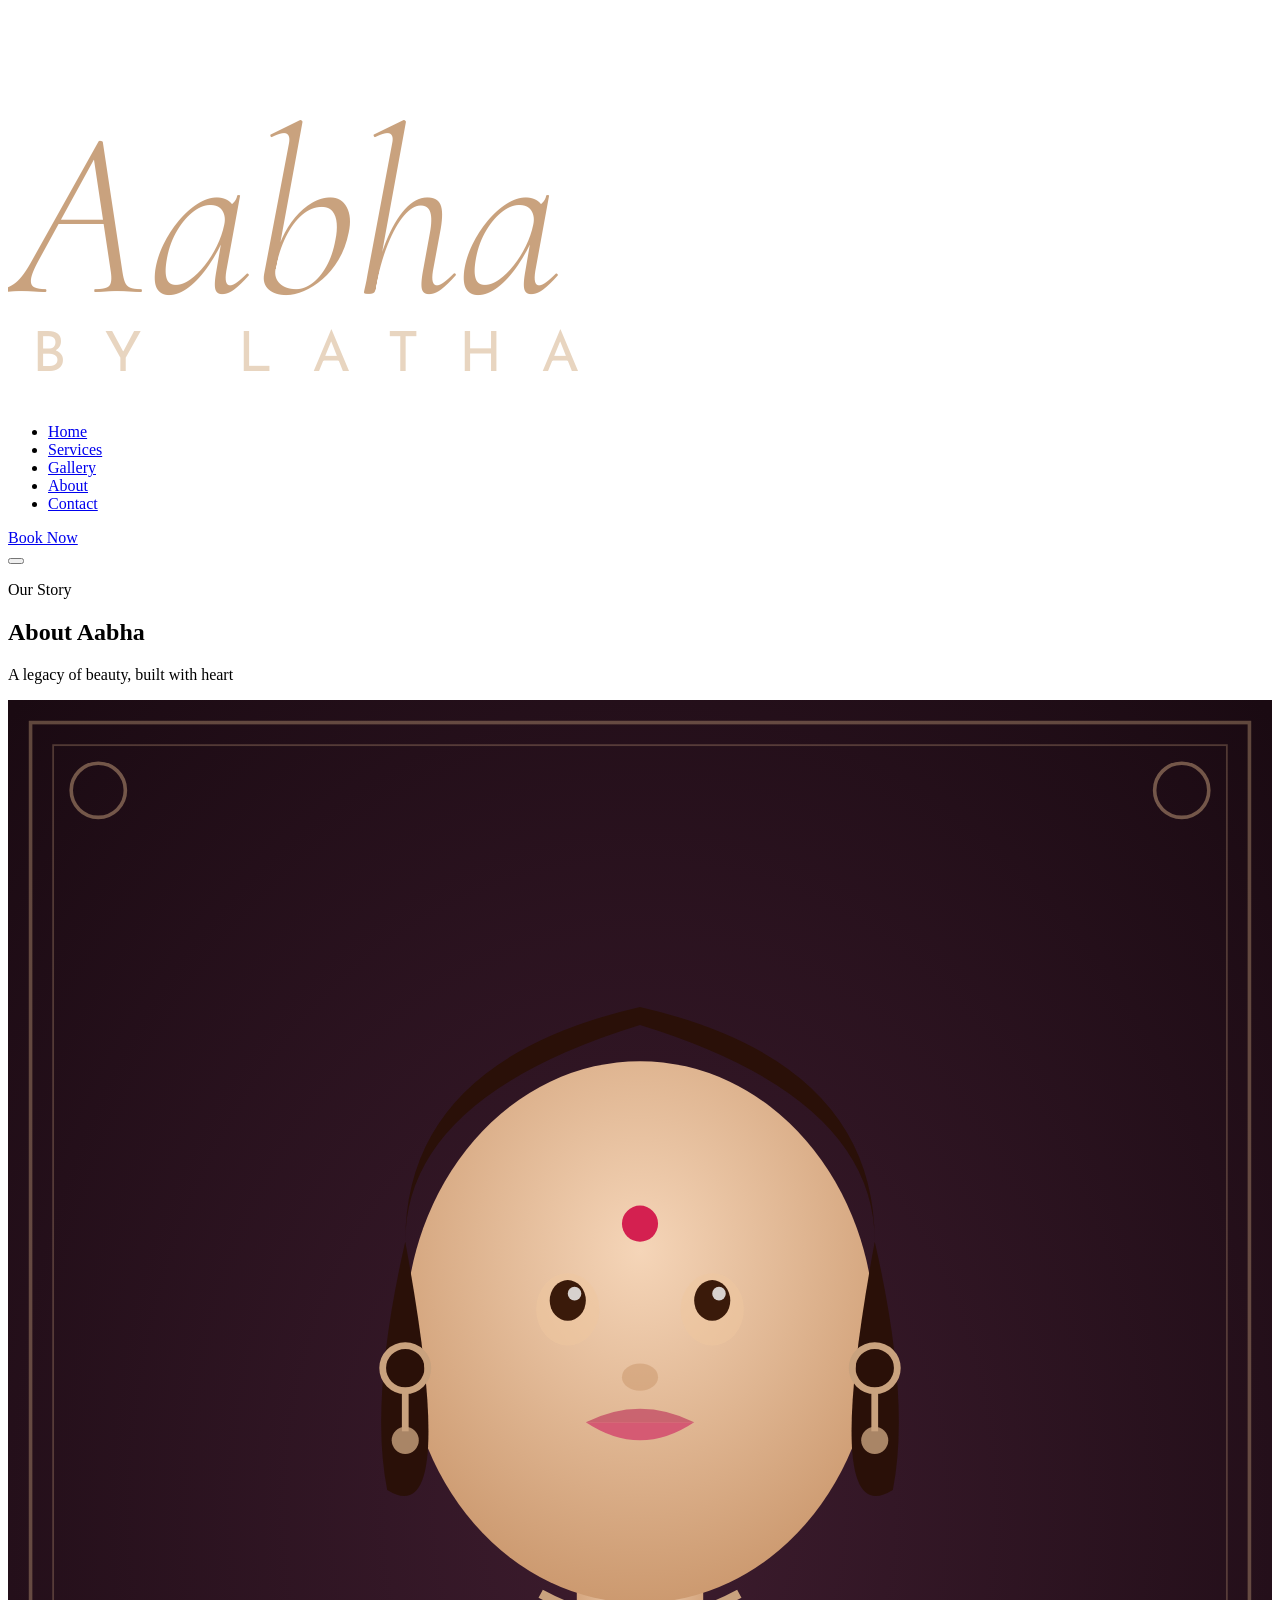
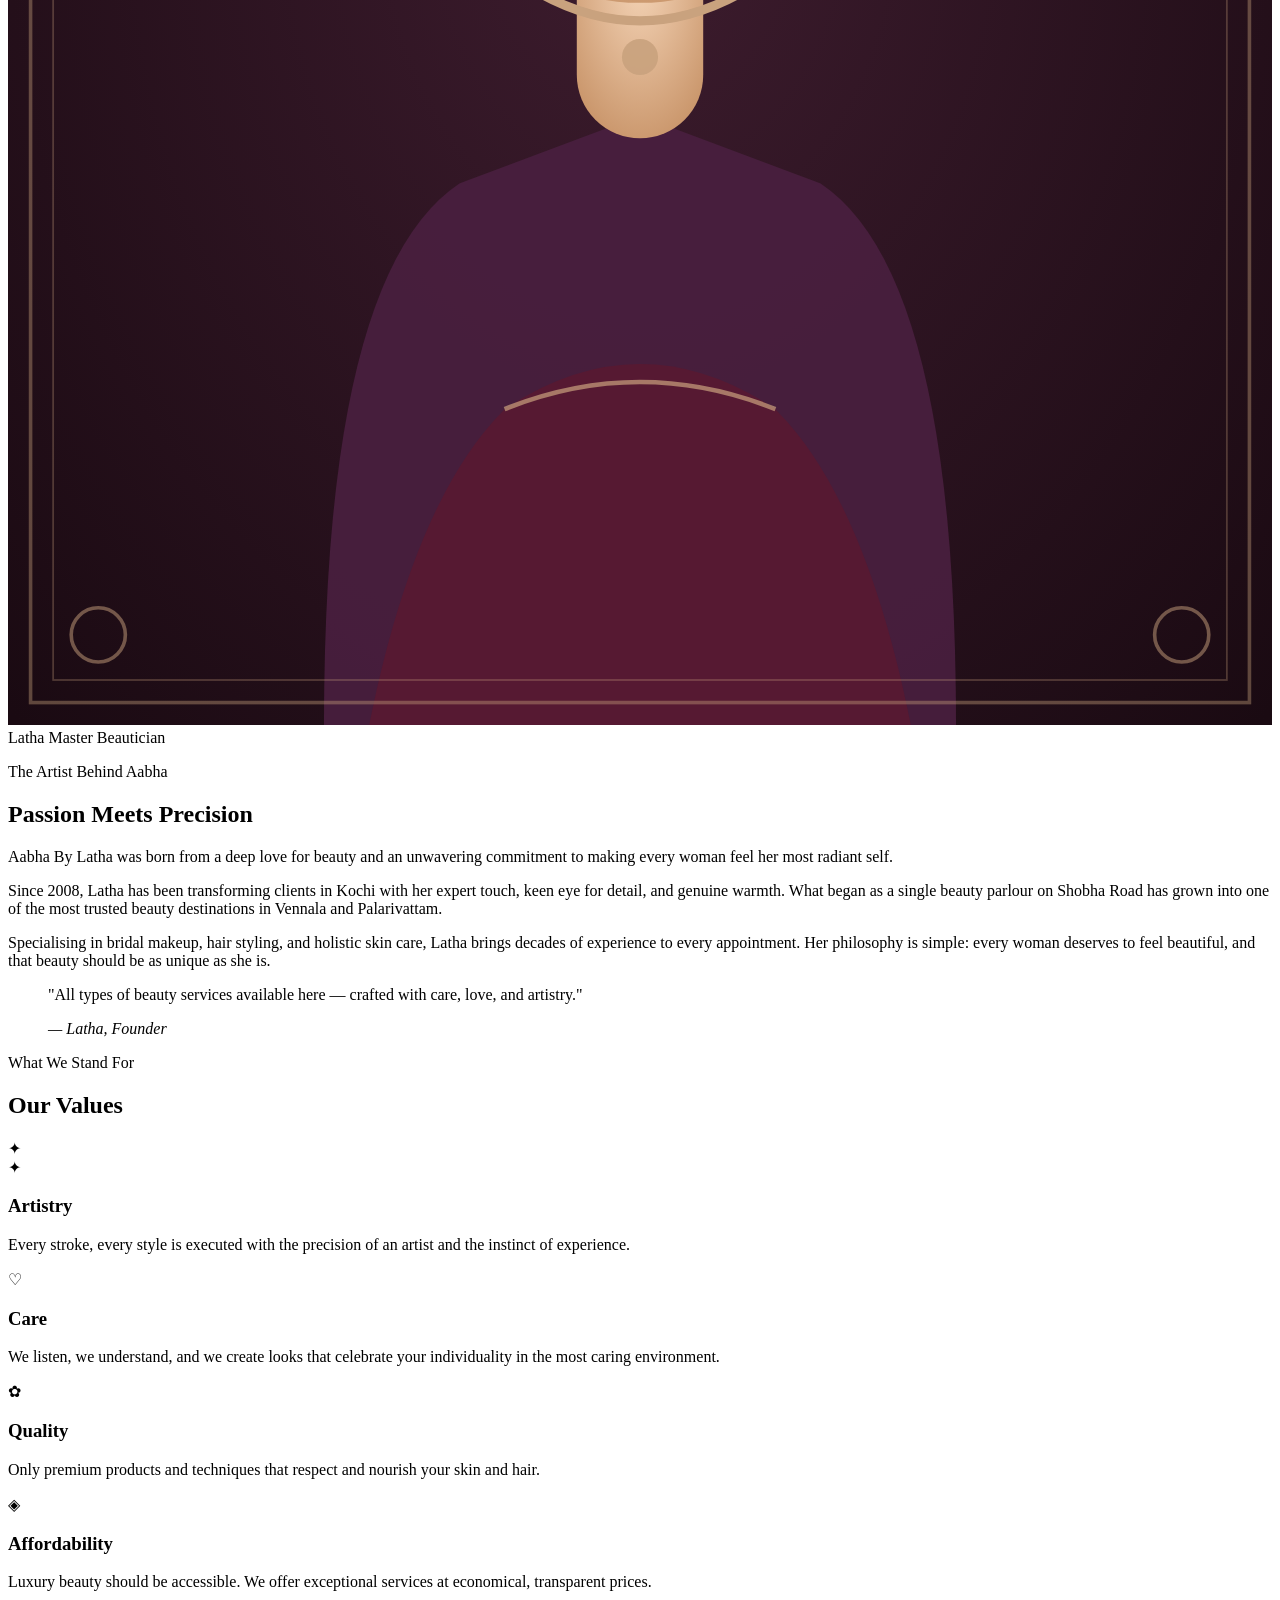
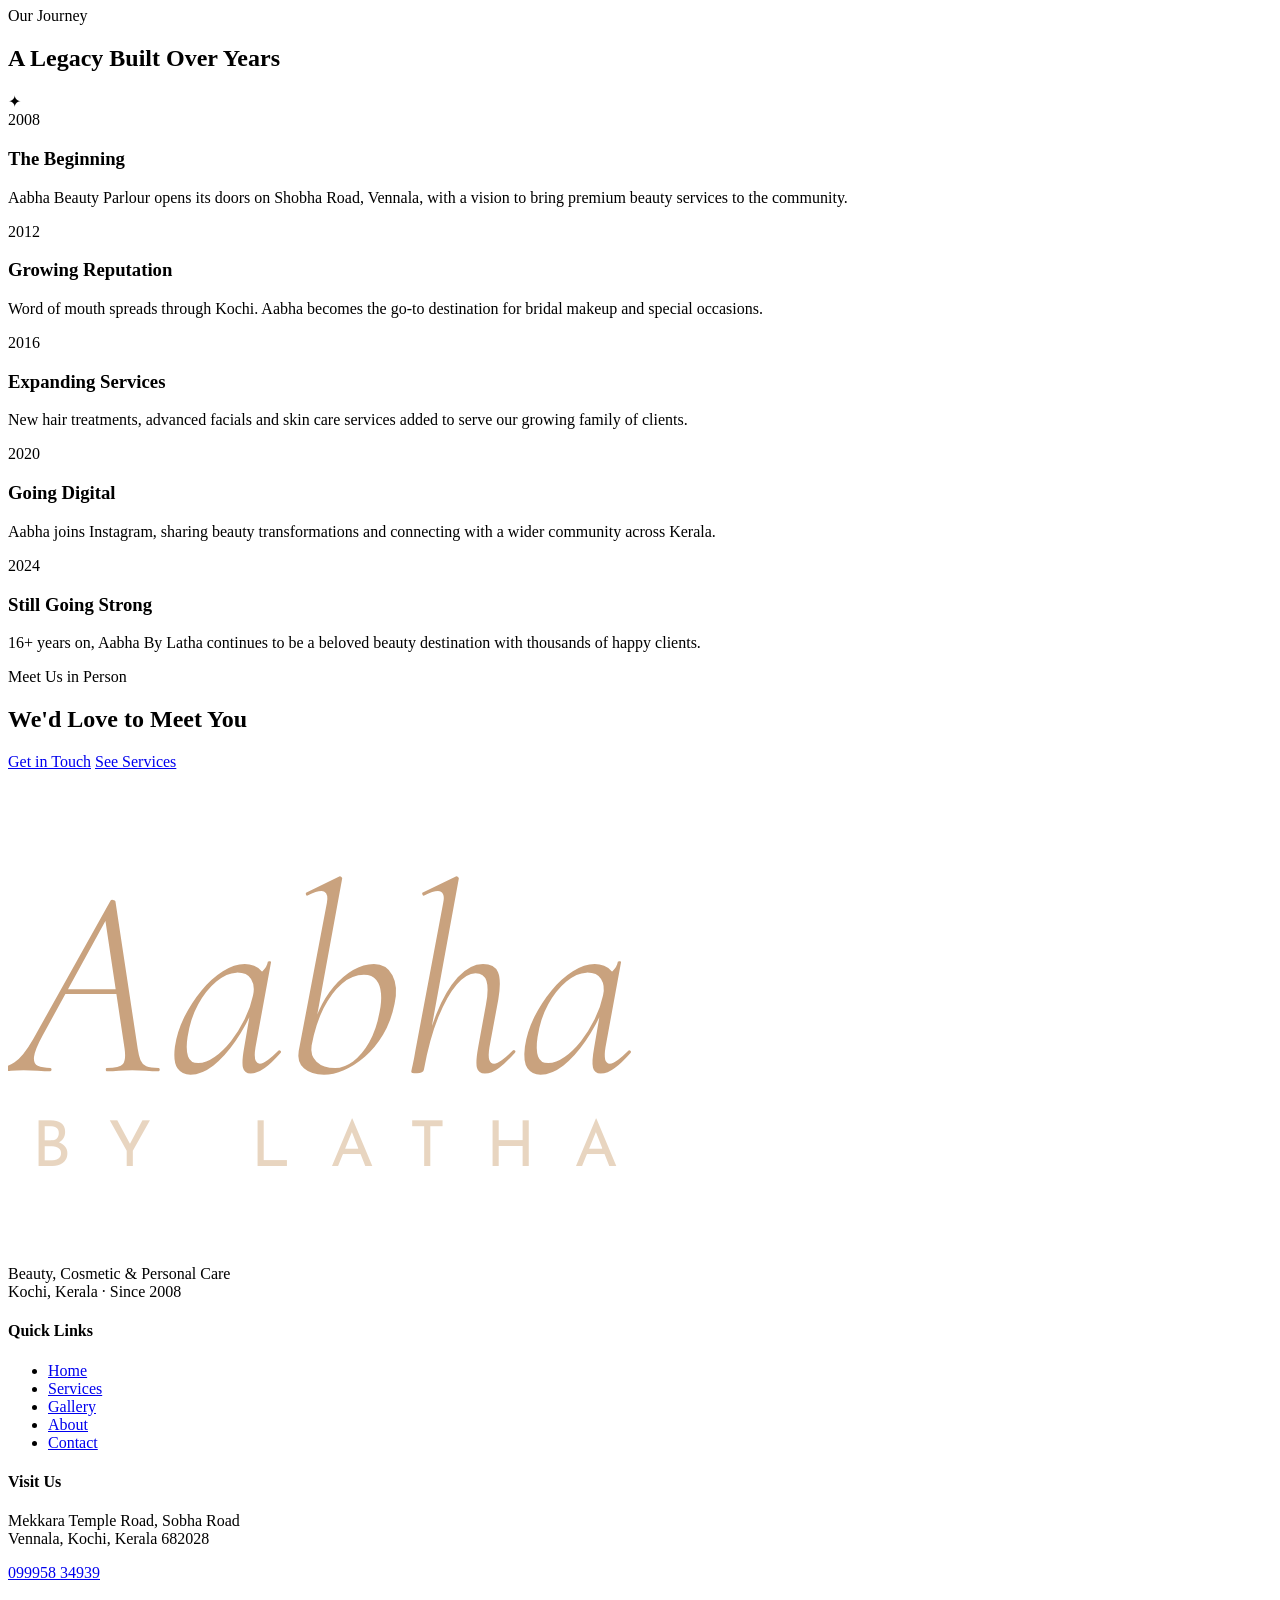
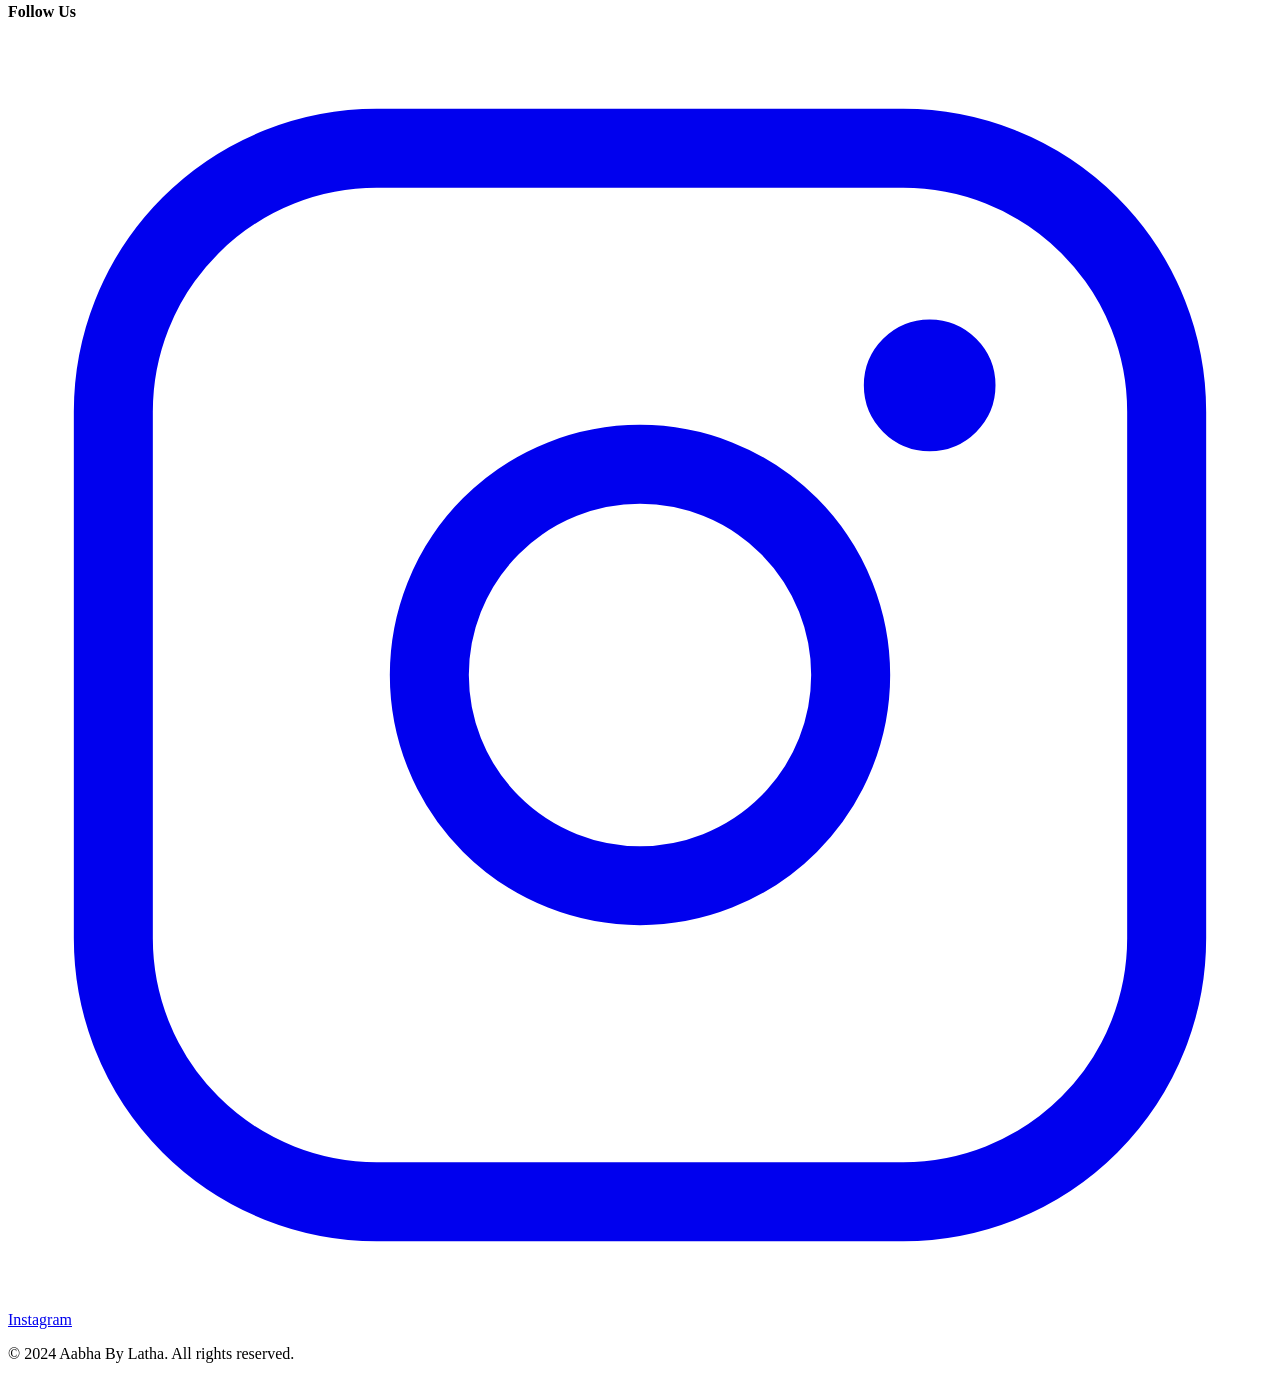
==== about.html @ acd960f9 "first commit" ====
<!DOCTYPE html>
<html lang="en">
<head>
  <meta charset="UTF-8" />
  <meta name="viewport" content="width=device-width, initial-scale=1.0"/>
  <title>About – Aabha By Latha</title>
  <link rel="stylesheet" href="css/style.css" />
  <link rel="preconnect" href="https://fonts.googleapis.com">
  <link href="https://fonts.googleapis.com/css2?family=Cormorant+Garamond:ital,wght@0,300;0,400;0,600;1,300;1,400&family=Josefin+Sans:wght@300;400;600&display=swap" rel="stylesheet">
</head>
<body>

  <div class="custom-cursor" id="cursor"></div>
  <div class="cursor-follower" id="cursor-follower"></div>

  <nav class="nav" id="nav">
    <div class="nav-logo">
      <a href="index.html">
        <svg viewBox="0 0 160 50" xmlns="http://www.w3.org/2000/svg" class="nav-logo-svg">
          <text x="0" y="36" font-family="Cormorant Garamond" font-size="30" fill="#c9a27e" font-style="italic" font-weight="300">Aabha</text>
          <text x="3" y="46" font-family="Josefin Sans" font-size="7" fill="#e8d5c0" letter-spacing="5">BY LATHA</text>
        </svg>
      </a>
    </div>
    <ul class="nav-links" id="nav-links">
      <li><a href="index.html">Home</a></li>
      <li><a href="services.html">Services</a></li>
      <li><a href="gallery.html">Gallery</a></li>
      <li><a href="about.html" class="active">About</a></li>
      <li><a href="contact.html">Contact</a></li>
    </ul>
    <div class="nav-cta"><a href="contact.html" class="btn-book">Book Now</a></div>
    <button class="hamburger" id="hamburger"><span></span><span></span><span></span></button>
  </nav>

  <section class="page-hero">
    <div class="page-hero-bg"></div>
    <div class="page-hero-content">
      <p class="section-label">Our Story</p>
      <h1>About <span class="serif-italic gold">Aabha</span></h1>
      <p>A legacy of beauty, built with heart</p>
    </div>
  </section>

  <!-- Story Section -->
  <section class="about-story section-pad">
    <div class="container">
      <div class="about-grid">
        <div class="about-visual">
          <div class="about-frame">
            <svg viewBox="0 0 280 360" xmlns="http://www.w3.org/2000/svg" class="about-portrait">
              <defs>
                <radialGradient id="bg1" cx="50%" cy="50%" r="70%">
                  <stop offset="0%" stop-color="#3d1c2e"/>
                  <stop offset="100%" stop-color="#1a0a12"/>
                </radialGradient>
                <radialGradient id="skin1" cx="50%" cy="35%" r="70%">
                  <stop offset="0%" stop-color="#f5d5b8"/>
                  <stop offset="100%" stop-color="#c9956a"/>
                </radialGradient>
              </defs>
              <rect width="280" height="360" fill="url(#bg1)"/>
              <!-- Body -->
              <path d="M70 360 Q70 260 100 240 Q140 225 140 225 Q140 225 180 240 Q210 260 210 360" fill="#4a2040" opacity="0.9"/>
              <!-- Saree drape hint -->
              <path d="M80 360 Q90 310 110 290 Q140 270 170 290 Q190 310 200 360" fill="#5a1830" opacity="0.8"/>
              <path d="M110 290 Q140 278 170 290" fill="none" stroke="#c9a27e" stroke-width="1" opacity="0.7"/>
              <!-- Neck -->
              <rect x="126" y="175" width="28" height="55" rx="14" fill="url(#skin1)"/>
              <!-- Head -->
              <ellipse cx="140" cy="140" rx="52" ry="60" fill="url(#skin1)"/>
              <!-- Hair -->
              <path d="M88 120 Q88 80 140 68 Q192 80 192 120 Q192 88 140 72 Q88 88 88 120" fill="#2a1008"/>
              <path d="M88 120 Q80 155 84 175 Q100 185 88 120" fill="#2a1008"/>
              <path d="M192 120 Q200 155 196 175 Q180 185 192 120" fill="#2a1008"/>
              <!-- Face features -->
              <ellipse cx="124" cy="135" rx="7" ry="8" fill="#f0c8a0" opacity="0.5"/>
              <ellipse cx="156" cy="135" rx="7" ry="8" fill="#f0c8a0" opacity="0.5"/>
              <ellipse cx="124" cy="133" rx="4" ry="4.5" fill="#3a1a0a"/>
              <ellipse cx="156" cy="133" rx="4" ry="4.5" fill="#3a1a0a"/>
              <circle cx="125.5" cy="131.5" r="1.5" fill="white" opacity="0.8"/>
              <circle cx="157.5" cy="131.5" r="1.5" fill="white" opacity="0.8"/>
              <!-- Nose -->
              <ellipse cx="140" cy="150" rx="4" ry="3" fill="#c9956a" opacity="0.5"/>
              <!-- Lips -->
              <path d="M128 160 Q140 168 152 160" fill="#d45070" opacity="0.9"/>
              <path d="M128 160 Q140 154 152 160" fill="#c04060" opacity="0.7"/>
              <!-- Bindi -->
              <circle cx="140" cy="116" r="4" fill="#d42050"/>
              <!-- Earrings -->
              <circle cx="88" cy="148" r="5" fill="none" stroke="#c9a27e" stroke-width="1.5"/>
              <path d="M88 153 L88 162" stroke="#c9a27e" stroke-width="1.5"/>
              <circle cx="88" cy="164" r="3" fill="#c9a27e" opacity="0.8"/>
              <circle cx="192" cy="148" r="5" fill="none" stroke="#c9a27e" stroke-width="1.5"/>
              <path d="M192 153 L192 162" stroke="#c9a27e" stroke-width="1.5"/>
              <circle cx="192" cy="164" r="3" fill="#c9a27e" opacity="0.8"/>
              <!-- Necklace -->
              <path d="M118 198 Q140 210 162 198" fill="none" stroke="#c9a27e" stroke-width="2"/>
              <circle cx="140" cy="212" r="4" fill="#c9a27e" opacity="0.9"/>
              <!-- Decorative border -->
              <rect x="5" y="5" width="270" height="350" fill="none" stroke="#c9a27e" stroke-width="0.8" opacity="0.4"/>
              <rect x="10" y="10" width="260" height="340" fill="none" stroke="#c9a27e" stroke-width="0.4" opacity="0.3"/>
              <!-- Corner florals -->
              <circle cx="20" cy="20" r="6" fill="none" stroke="#c9a27e" stroke-width="0.8" opacity="0.5"/>
              <circle cx="260" cy="20" r="6" fill="none" stroke="#c9a27e" stroke-width="0.8" opacity="0.5"/>
              <circle cx="20" cy="340" r="6" fill="none" stroke="#c9a27e" stroke-width="0.8" opacity="0.5"/>
              <circle cx="260" cy="340" r="6" fill="none" stroke="#c9a27e" stroke-width="0.8" opacity="0.5"/>
            </svg>
            <div class="about-frame-tag">
              <span class="serif-italic">Latha</span>
              <span>Master Beautician</span>
            </div>
          </div>
        </div>
        <div class="about-text">
          <p class="section-label">The Artist Behind Aabha</p>
          <h2 class="section-title">Passion Meets <span class="serif-italic gold">Precision</span></h2>
          <p class="about-lead">Aabha By Latha was born from a deep love for beauty and an unwavering commitment to making every woman feel her most radiant self.</p>
          <p>Since 2008, Latha has been transforming clients in Kochi with her expert touch, keen eye for detail, and genuine warmth. What began as a single beauty parlour on Shobha Road has grown into one of the most trusted beauty destinations in Vennala and Palarivattam.</p>
          <p>Specialising in bridal makeup, hair styling, and holistic skin care, Latha brings decades of experience to every appointment. Her philosophy is simple: every woman deserves to feel beautiful, and that beauty should be as unique as she is.</p>
          <blockquote class="about-quote">
            <p>"All types of beauty services available here — crafted with care, love, and artistry."</p>
            <cite>— Latha, Founder</cite>
          </blockquote>
        </div>
      </div>
    </div>
  </section>

  <!-- Values -->
  <section class="values section-pad">
    <div class="container">
      <div class="section-header">
        <p class="section-label">What We Stand For</p>
        <h2 class="section-title">Our <span class="serif-italic gold">Values</span></h2>
        <div class="title-ornament">✦</div>
      </div>
      <div class="values-grid">
        <div class="value-card reveal-card" data-delay="0">
          <div class="value-icon">✦</div>
          <h3>Artistry</h3>
          <p>Every stroke, every style is executed with the precision of an artist and the instinct of experience.</p>
        </div>
        <div class="value-card reveal-card" data-delay="150">
          <div class="value-icon">♡</div>
          <h3>Care</h3>
          <p>We listen, we understand, and we create looks that celebrate your individuality in the most caring environment.</p>
        </div>
        <div class="value-card reveal-card" data-delay="300">
          <div class="value-icon">✿</div>
          <h3>Quality</h3>
          <p>Only premium products and techniques that respect and nourish your skin and hair.</p>
        </div>
        <div class="value-card reveal-card" data-delay="450">
          <div class="value-icon">◈</div>
          <h3>Affordability</h3>
          <p>Luxury beauty should be accessible. We offer exceptional services at economical, transparent prices.</p>
        </div>
      </div>
    </div>
  </section>

  <!-- Timeline -->
  <section class="timeline-section section-pad">
    <div class="container">
      <div class="section-header">
        <p class="section-label">Our Journey</p>
        <h2 class="section-title">A <span class="serif-italic gold">Legacy</span> Built Over Years</h2>
        <div class="title-ornament">✦</div>
      </div>
      <div class="timeline">
        <div class="timeline-item left reveal-card">
          <div class="timeline-dot"></div>
          <div class="timeline-content">
            <span class="timeline-year">2008</span>
            <h3>The Beginning</h3>
            <p>Aabha Beauty Parlour opens its doors on Shobha Road, Vennala, with a vision to bring premium beauty services to the community.</p>
          </div>
        </div>
        <div class="timeline-item right reveal-card">
          <div class="timeline-dot"></div>
          <div class="timeline-content">
            <span class="timeline-year">2012</span>
            <h3>Growing Reputation</h3>
            <p>Word of mouth spreads through Kochi. Aabha becomes the go-to destination for bridal makeup and special occasions.</p>
          </div>
        </div>
        <div class="timeline-item left reveal-card">
          <div class="timeline-dot"></div>
          <div class="timeline-content">
            <span class="timeline-year">2016</span>
            <h3>Expanding Services</h3>
            <p>New hair treatments, advanced facials and skin care services added to serve our growing family of clients.</p>
          </div>
        </div>
        <div class="timeline-item right reveal-card">
          <div class="timeline-dot"></div>
          <div class="timeline-content">
            <span class="timeline-year">2020</span>
            <h3>Going Digital</h3>
            <p>Aabha joins Instagram, sharing beauty transformations and connecting with a wider community across Kerala.</p>
          </div>
        </div>
        <div class="timeline-item left reveal-card">
          <div class="timeline-dot"></div>
          <div class="timeline-content">
            <span class="timeline-year">2024</span>
            <h3>Still Going Strong</h3>
            <p>16+ years on, Aabha By Latha continues to be a beloved beauty destination with thousands of happy clients.</p>
          </div>
        </div>
      </div>
    </div>
  </section>

  <section class="cta-banner">
    <div class="cta-inner">
      <div class="cta-decor left"></div>
      <div class="cta-content">
        <p class="section-label">Meet Us in Person</p>
        <h2>We'd Love to <span class="serif-italic gold">Meet You</span></h2>
        <div class="cta-actions">
          <a href="contact.html" class="btn-primary">Get in Touch</a>
          <a href="services.html" class="btn-outline">See Services</a>
        </div>
      </div>
      <div class="cta-decor right"></div>
    </div>
  </section>

  <footer class="footer">
    <div class="footer-inner">
      <div class="footer-brand">
        <svg viewBox="0 0 160 60" xmlns="http://www.w3.org/2000/svg" class="footer-logo">
          <text x="0" y="38" font-family="Cormorant Garamond" font-size="34" fill="#c9a27e" font-style="italic" font-weight="300">Aabha</text>
          <text x="3" y="50" font-family="Josefin Sans" font-size="8" fill="#e8d5c0" letter-spacing="5">BY LATHA</text>
        </svg>
        <p>Beauty, Cosmetic & Personal Care<br>Kochi, Kerala · Since 2008</p>
      </div>
      <div class="footer-links">
        <h4>Quick Links</h4>
        <ul>
          <li><a href="index.html">Home</a></li>
          <li><a href="services.html">Services</a></li>
          <li><a href="gallery.html">Gallery</a></li>
          <li><a href="about.html">About</a></li>
          <li><a href="contact.html">Contact</a></li>
        </ul>
      </div>
      <div class="footer-contact">
        <h4>Visit Us</h4>
        <p>Mekkara Temple Road, Sobha Road<br>Vennala, Kochi, Kerala 682028</p>
        <p><a href="tel:+919995834939">099958 34939</a></p>
      </div>
      <div class="footer-social">
        <h4>Follow Us</h4>
        <a href="https://www.instagram.com/aabha_latha_hairandmakeup" target="_blank" class="social-btn instagram">
          <svg viewBox="0 0 24 24" fill="none" stroke="currentColor" stroke-width="1.5"><rect x="2" y="2" width="20" height="20" rx="5"/><circle cx="12" cy="12" r="4"/><circle cx="17.5" cy="6.5" r="0.5" fill="currentColor"/></svg>
          Instagram
        </a>
      </div>
    </div>
    <div class="footer-bottom">
      <p>© 2024 Aabha By Latha. All rights reserved.</p>
    </div>
  </footer>

  <script src="js/main.js"></script>
</body>
</html>
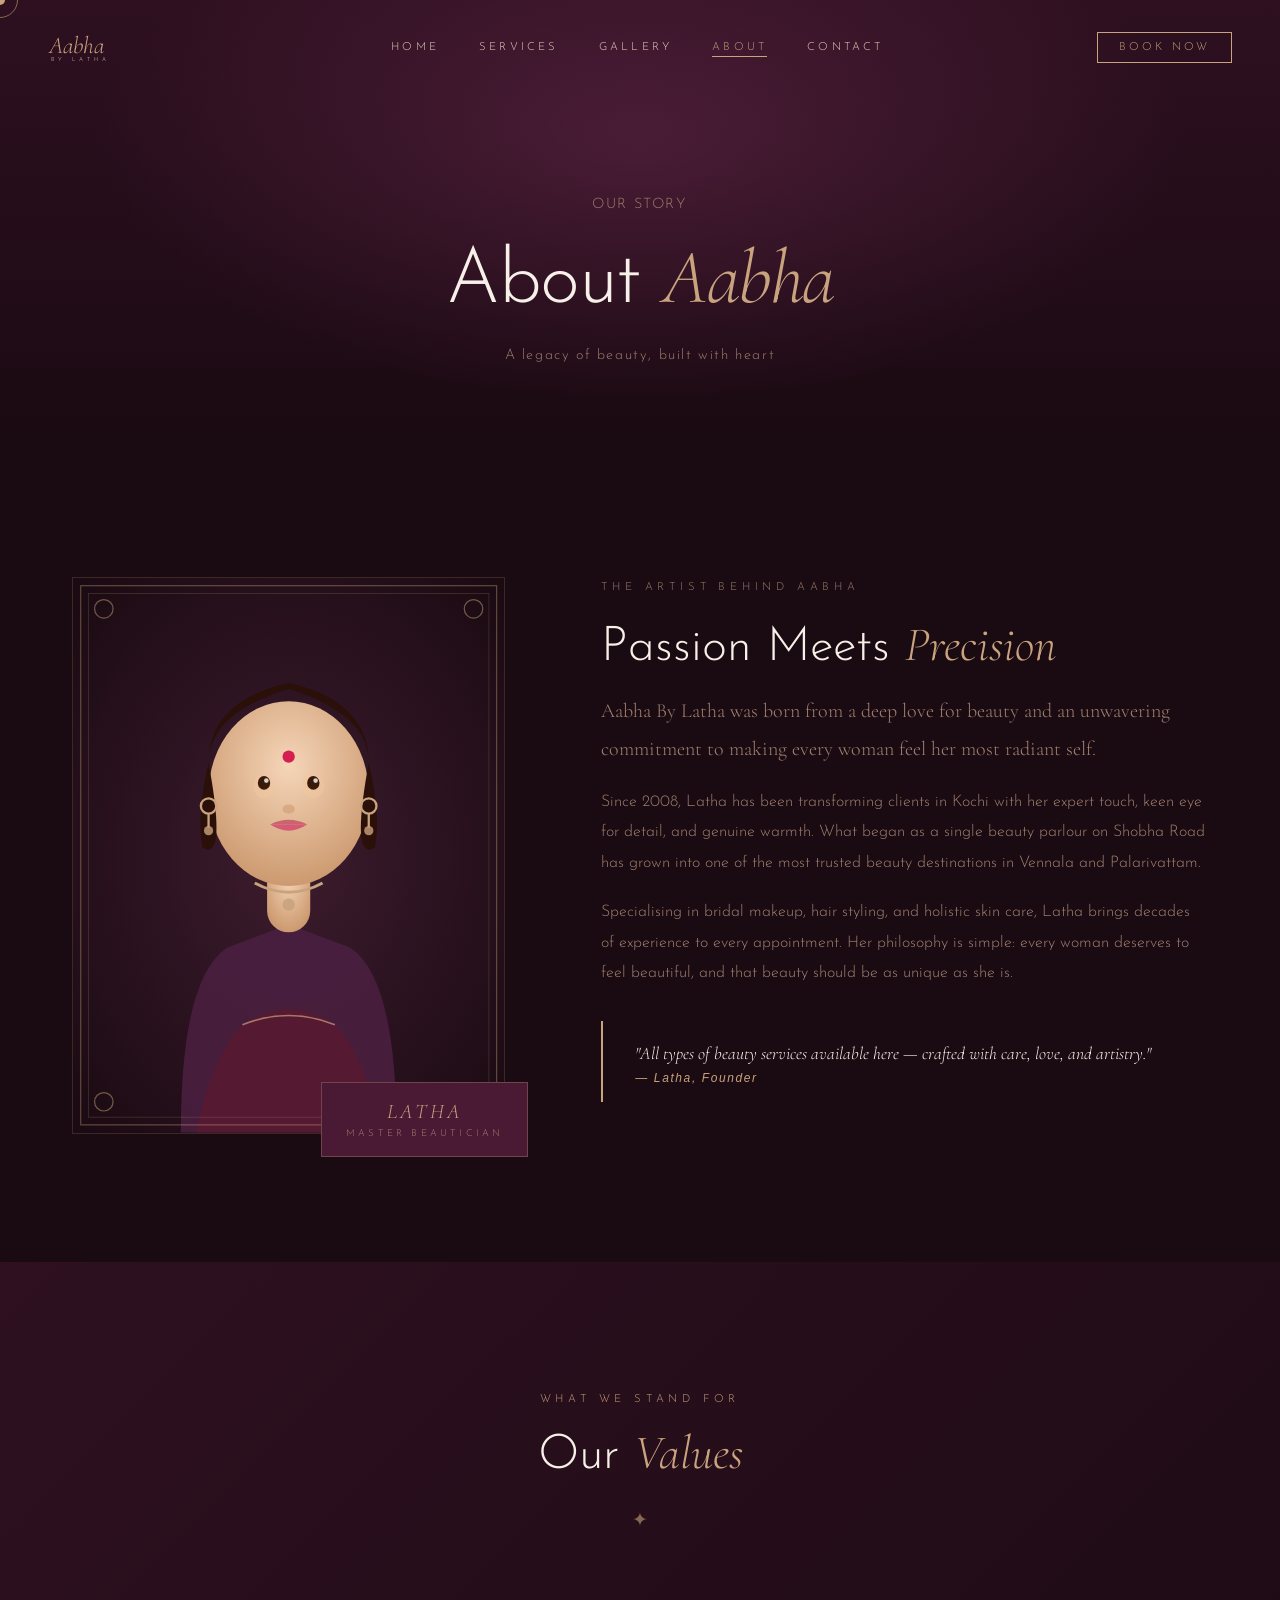
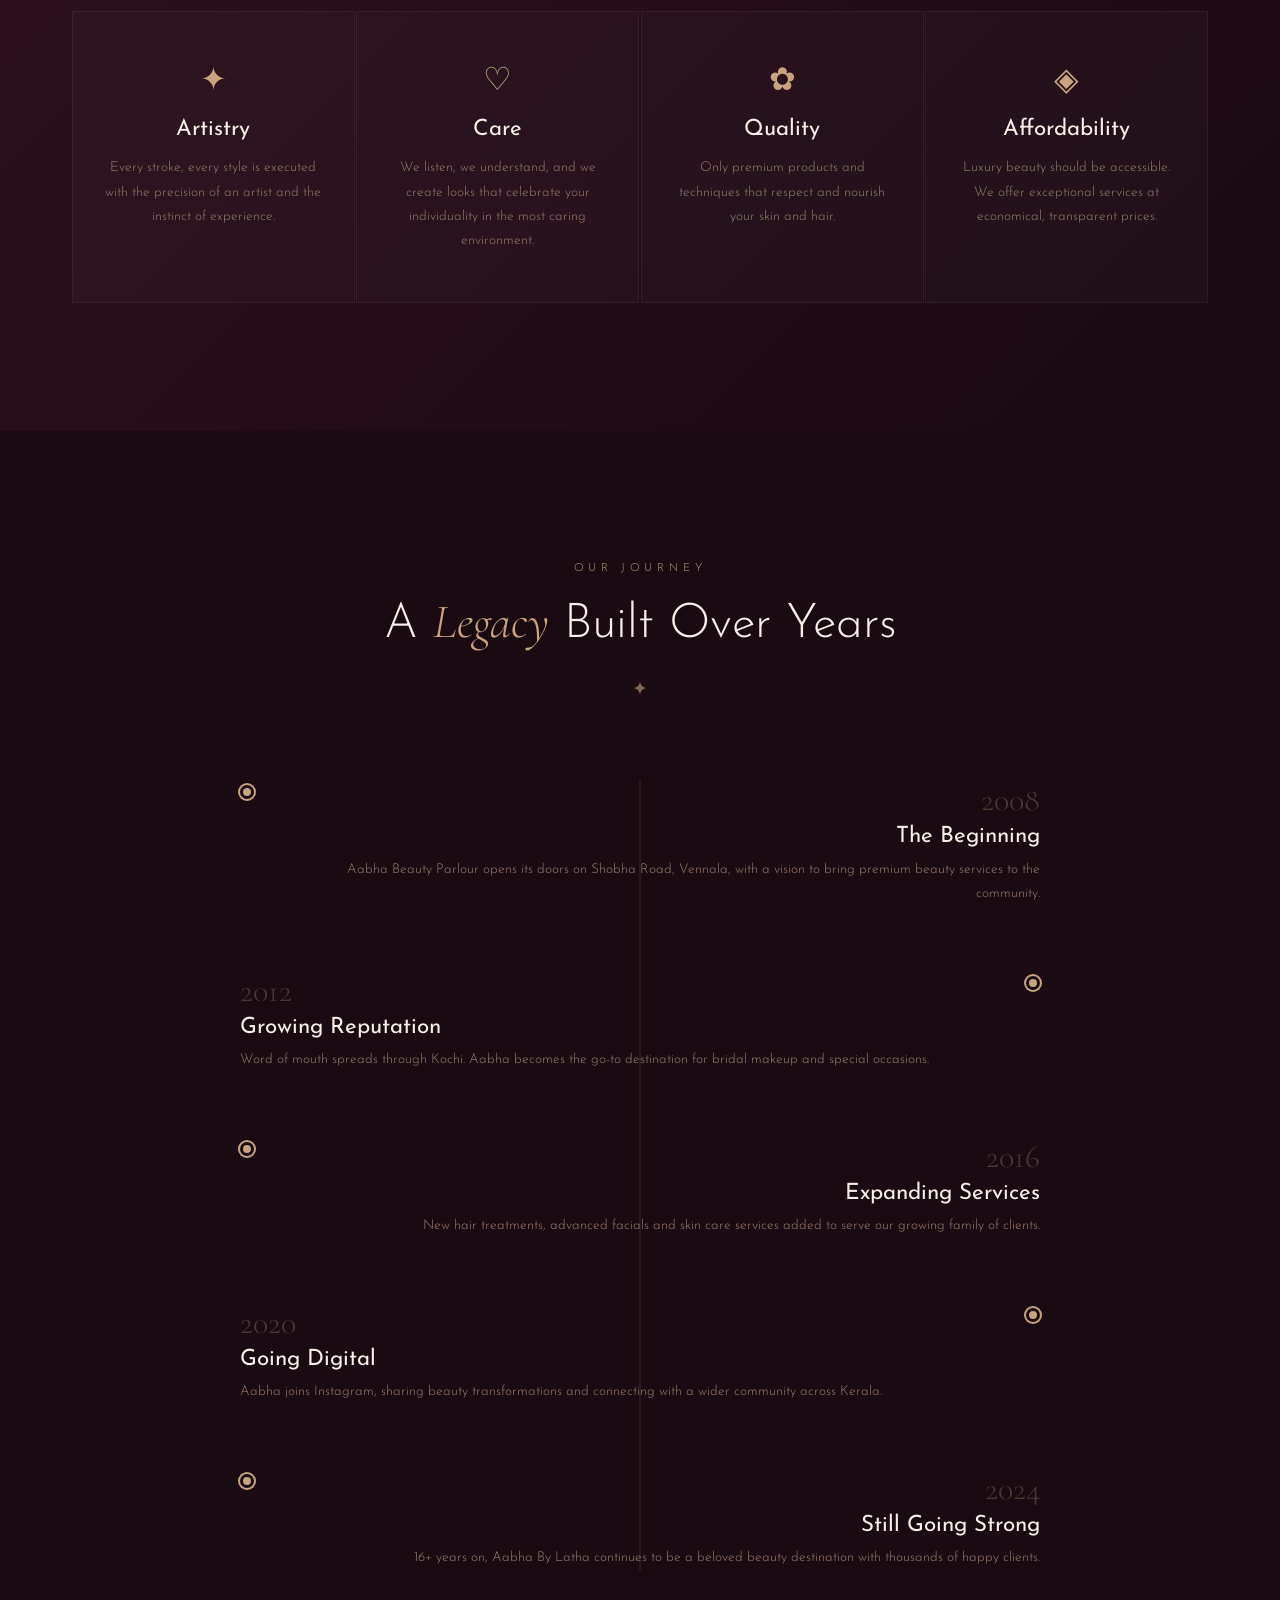
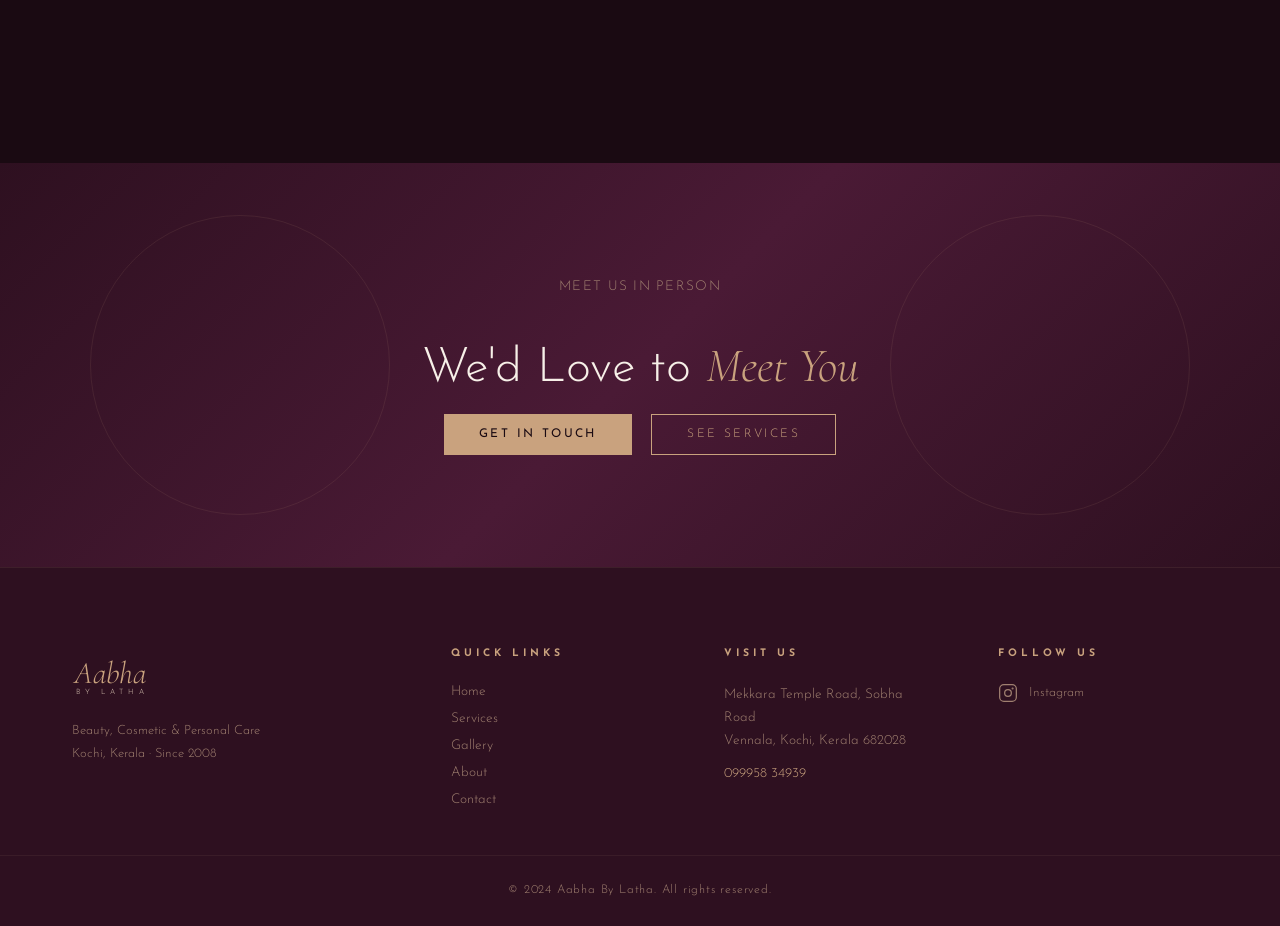
==== commit c68912af: "first commit" ====
--- a/about.html
+++ b/about.html
@@ -4,7 +4,8 @@
   <meta charset="UTF-8" />
   <meta name="viewport" content="width=device-width, initial-scale=1.0"/>
   <title>About – Aabha By Latha</title>
-  <link rel="stylesheet" href="css/style.css" />
+  <link rel="stylesheet" href="style.css" />
+  <script src="main.js"></script>
   <link rel="preconnect" href="https://fonts.googleapis.com">
   <link href="https://fonts.googleapis.com/css2?family=Cormorant+Garamond:ital,wght@0,300;0,400;0,600;1,300;1,400&family=Josefin+Sans:wght@300;400;600&display=swap" rel="stylesheet">
 </head>
--- a/style.css
+++ b/style.css
@@ -0,0 +1,1018 @@
+/* ===========================
+   AABHA BY LATHA — MAIN CSS
+   Rose Gold · Deep Plum · Luxury
+   =========================== */
+
+:root {
+  --gold: #c9a27e;
+  --gold-light: #e8d5c0;
+  --gold-bright: #e8b87a;
+  --plum-deep: #1a0a12;
+  --plum: #2e1020;
+  --plum-mid: #4a1a35;
+  --plum-light: #6b2a50;
+  --cream: #f7f0e8;
+  --cream-dark: #ede0d0;
+  --text-light: #e8d5c0;
+  --text-muted: #a08070;
+  --transition: 0.4s cubic-bezier(0.16, 1, 0.3, 1);
+  --transition-fast: 0.2s ease;
+}
+
+*, *::before, *::after { box-sizing: border-box; margin: 0; padding: 0; }
+
+html { scroll-behavior: smooth; }
+
+body {
+  background-color: var(--plum-deep);
+  color: var(--text-light);
+  font-family: 'Josefin Sans', sans-serif;
+  font-weight: 300;
+  overflow-x: hidden;
+  cursor: none;
+}
+
+::selection { background: var(--gold); color: var(--plum-deep); }
+
+/* ---- Scrollbar ---- */
+::-webkit-scrollbar { width: 6px; }
+::-webkit-scrollbar-track { background: var(--plum-deep); }
+::-webkit-scrollbar-thumb { background: var(--gold); border-radius: 3px; }
+
+/* ---- Custom Cursor ---- */
+.custom-cursor {
+  position: fixed; top: 0; left: 0;
+  width: 10px; height: 10px;
+  background: var(--gold);
+  border-radius: 50%;
+  pointer-events: none;
+  z-index: 9999;
+  transform: translate(-50%, -50%);
+  transition: transform 0.1s, width 0.3s, height 0.3s, opacity 0.3s;
+}
+.cursor-follower {
+  position: fixed; top: 0; left: 0;
+  width: 36px; height: 36px;
+  border: 1px solid var(--gold);
+  border-radius: 50%;
+  pointer-events: none;
+  z-index: 9998;
+  transform: translate(-50%, -50%);
+  transition: transform 0.15s ease, width 0.3s, height 0.3s, opacity 0.3s;
+  opacity: 0.6;
+}
+.cursor-follower.hover { width: 56px; height: 56px; opacity: 0.3; }
+@media (max-width: 768px) {
+  .custom-cursor, .cursor-follower { display: none; }
+  body { cursor: auto; }
+}
+
+/* ---- Loader ---- */
+.loader {
+  position: fixed; inset: 0;
+  background: var(--plum-deep);
+  display: flex; align-items: center; justify-content: center;
+  z-index: 10000;
+  transition: opacity 0.8s ease, visibility 0.8s ease;
+}
+.loader.hidden { opacity: 0; visibility: hidden; }
+.loader-svg { width: 140px; height: 140px; }
+.loader-circle {
+  animation: loaderDraw 1.5s ease forwards, loaderSpin 3s linear 1.5s infinite;
+  transform-origin: center;
+}
+@keyframes loaderDraw {
+  to { stroke-dashoffset: 0; }
+}
+@keyframes loaderSpin {
+  to { transform: rotate(360deg); }
+}
+
+/* ---- Typography ---- */
+.serif-italic { font-family: 'Cormorant Garamond', serif; font-style: italic; font-weight: 300; }
+.gold { color: var(--gold); }
+
+h1, h2, h3 { line-height: 1.15; }
+h1 { font-size: clamp(2.4rem, 6vw, 5rem); font-weight: 300; letter-spacing: -0.02em; }
+h2 { font-size: clamp(1.8rem, 4vw, 3rem); font-weight: 300; }
+h3 { font-size: clamp(1.1rem, 2vw, 1.4rem); font-weight: 400; }
+p { line-height: 1.8; }
+a { color: inherit; text-decoration: none; }
+
+/* ---- Layout ---- */
+.container { max-width: 1200px; margin: 0 auto; padding: 0 2rem; }
+.section-pad { padding: 8rem 0; }
+
+/* ---- Section Header ---- */
+.section-header { text-align: center; margin-bottom: 5rem; }
+.section-label {
+  font-family: 'Josefin Sans', sans-serif;
+  font-size: 0.7rem;
+  letter-spacing: 0.3rem;
+  color: var(--gold);
+  text-transform: uppercase;
+  margin-bottom: 1rem;
+  display: block;
+}
+.section-title { color: var(--cream); margin-bottom: 1.5rem; }
+.title-ornament { font-size: 1.2rem; color: var(--gold); opacity: 0.6; }
+
+/* ---- Buttons ---- */
+.btn-primary {
+  display: inline-flex; align-items: center; gap: 0.5rem;
+  background: var(--gold);
+  color: var(--plum-deep);
+  padding: 0.85rem 2.2rem;
+  font-family: 'Josefin Sans', sans-serif;
+  font-size: 0.75rem;
+  letter-spacing: 0.15rem;
+  text-transform: uppercase;
+  font-weight: 400;
+  transition: var(--transition);
+  position: relative;
+  overflow: hidden;
+}
+.btn-primary::after {
+  content: '';
+  position: absolute;
+  top: 0; left: -100%;
+  width: 100%; height: 100%;
+  background: rgba(255,255,255,0.15);
+  transition: left 0.4s ease;
+}
+.btn-primary:hover::after { left: 0; }
+.btn-primary:hover { transform: translateY(-2px); box-shadow: 0 10px 30px rgba(201,162,126,0.35); }
+
+.btn-outline {
+  display: inline-flex; align-items: center; gap: 0.5rem;
+  border: 1px solid var(--gold);
+  color: var(--gold);
+  padding: 0.85rem 2.2rem;
+  font-family: 'Josefin Sans', sans-serif;
+  font-size: 0.75rem;
+  letter-spacing: 0.15rem;
+  text-transform: uppercase;
+  transition: var(--transition);
+}
+.btn-outline:hover { background: var(--gold); color: var(--plum-deep); transform: translateY(-2px); }
+
+.btn-book {
+  font-size: 0.7rem;
+  letter-spacing: 0.2rem;
+  text-transform: uppercase;
+  color: var(--gold);
+  border: 1px solid var(--gold);
+  padding: 0.55rem 1.3rem;
+  transition: var(--transition-fast);
+}
+.btn-book:hover { background: var(--gold); color: var(--plum-deep); }
+
+.btn-text-link {
+  font-size: 0.75rem;
+  letter-spacing: 0.2rem;
+  text-transform: uppercase;
+  color: var(--gold);
+  display: inline-flex;
+  align-items: center;
+  gap: 0.6rem;
+  transition: gap 0.3s ease;
+}
+.btn-text-link:hover { gap: 1rem; }
+.btn-text-link .arrow { transition: transform 0.3s ease; }
+.btn-text-link:hover .arrow { transform: translateX(4px); }
+
+.btn-full { width: 100%; justify-content: center; }
+
+.center-link { text-align: center; margin-top: 4rem; }
+
+/* ===========================
+   NAVIGATION
+   =========================== */
+.nav {
+  position: fixed; top: 0; left: 0; right: 0;
+  z-index: 1000;
+  display: flex; align-items: center;
+  padding: 1.5rem 3rem;
+  transition: background 0.4s ease, padding 0.4s ease, backdrop-filter 0.4s;
+}
+.nav.scrolled {
+  background: rgba(26, 10, 18, 0.95);
+  backdrop-filter: blur(20px);
+  padding: 1rem 3rem;
+  border-bottom: 1px solid rgba(201,162,126,0.1);
+}
+.nav-logo { flex: 0 0 auto; }
+.nav-logo-svg { width: 130px; height: 40px; }
+.nav-links {
+  display: flex; align-items: center;
+  list-style: none; gap: 2.5rem;
+  margin: 0 auto;
+}
+.nav-links a {
+  font-size: 0.7rem;
+  letter-spacing: 0.2rem;
+  text-transform: uppercase;
+  color: var(--text-light);
+  transition: color 0.3s;
+  position: relative;
+  padding-bottom: 4px;
+}
+.nav-links a::after {
+  content: '';
+  position: absolute;
+  bottom: 0; left: 0;
+  width: 0; height: 1px;
+  background: var(--gold);
+  transition: width 0.3s ease;
+}
+.nav-links a:hover, .nav-links a.active { color: var(--gold); }
+.nav-links a:hover::after, .nav-links a.active::after { width: 100%; }
+
+.hamburger {
+  display: none;
+  flex-direction: column;
+  gap: 5px;
+  background: none; border: none; cursor: pointer;
+  padding: 4px;
+}
+.hamburger span {
+  display: block; width: 26px; height: 1px;
+  background: var(--gold);
+  transition: var(--transition);
+}
+.hamburger.open span:nth-child(1) { transform: translateY(6px) rotate(45deg); }
+.hamburger.open span:nth-child(2) { opacity: 0; }
+.hamburger.open span:nth-child(3) { transform: translateY(-6px) rotate(-45deg); }
+
+@media (max-width: 768px) {
+  .nav { padding: 1.2rem 1.5rem; }
+  .nav.scrolled { padding: 0.9rem 1.5rem; }
+  .nav-links {
+    position: fixed;
+    top: 0; right: -100%;
+    width: 75vw; height: 100vh;
+    background: var(--plum);
+    flex-direction: column;
+    justify-content: center;
+    gap: 2rem;
+    transition: right 0.4s cubic-bezier(0.16, 1, 0.3, 1);
+    border-left: 1px solid rgba(201,162,126,0.2);
+  }
+  .nav-links.open { right: 0; }
+  .nav-links a { font-size: 0.85rem; letter-spacing: 0.3rem; }
+  .nav-cta { display: none; }
+  .hamburger { display: flex; margin-left: auto; }
+}
+
+/* ===========================
+   HERO
+   =========================== */
+.hero {
+  min-height: 100vh;
+  display: flex; align-items: center; justify-content: center;
+  position: relative;
+  overflow: hidden;
+  padding: 8rem 2rem 4rem;
+}
+.hero-bg {
+  position: absolute; inset: 0;
+  background: radial-gradient(ellipse at 60% 40%, rgba(107,42,80,0.4) 0%, transparent 60%),
+              radial-gradient(ellipse at 20% 80%, rgba(201,162,126,0.08) 0%, transparent 50%),
+              var(--plum-deep);
+}
+.hero-grid {
+  position: absolute; inset: 0;
+  background-image: 
+    linear-gradient(rgba(201,162,126,0.04) 1px, transparent 1px),
+    linear-gradient(90deg, rgba(201,162,126,0.04) 1px, transparent 1px);
+  background-size: 60px 60px;
+}
+.hero-petals { position: absolute; inset: 0; pointer-events: none; }
+.petal {
+  position: absolute;
+  border: 1px solid rgba(201,162,126,0.15);
+  border-radius: 50% 0 50% 0;
+  animation: petalFloat linear infinite;
+}
+.p1 { width: 120px; height: 80px; top: 15%; left: 8%; animation-duration: 18s; animation-delay: 0s; }
+.p2 { width: 80px; height: 55px; top: 70%; left: 5%; animation-duration: 22s; animation-delay: -4s; opacity: 0.6; }
+.p3 { width: 100px; height: 70px; top: 30%; right: 8%; animation-duration: 20s; animation-delay: -8s; }
+.p4 { width: 60px; height: 45px; top: 60%; right: 15%; animation-duration: 16s; animation-delay: -2s; opacity: 0.5; }
+.p5 { width: 140px; height: 90px; top: 80%; left: 30%; animation-duration: 24s; animation-delay: -12s; opacity: 0.3; }
+.p6 { width: 90px; height: 60px; top: 10%; left: 50%; animation-duration: 19s; animation-delay: -6s; opacity: 0.4; }
+@keyframes petalFloat {
+  0% { transform: translateY(0) rotate(0deg); opacity: 0; }
+  10% { opacity: 1; }
+  90% { opacity: 0.5; }
+  100% { transform: translateY(-80px) rotate(360deg); opacity: 0; }
+}
+
+.hero-content {
+  position: relative; z-index: 2;
+  text-align: center;
+  max-width: 800px;
+}
+.hero-tagline {
+  font-size: 0.7rem; letter-spacing: 0.35rem;
+  text-transform: uppercase; color: var(--gold);
+  margin-bottom: 1.5rem;
+}
+.hero-title {
+  margin-bottom: 1.5rem;
+  color: var(--cream);
+  font-weight: 300;
+  letter-spacing: -0.03em;
+}
+.hero-sub {
+  color: var(--text-muted);
+  font-size: 0.9rem; letter-spacing: 0.05rem;
+  margin-bottom: 2.5rem;
+  line-height: 2;
+}
+.hero-btns { display: flex; gap: 1.2rem; justify-content: center; flex-wrap: wrap; }
+
+.hero-badge {
+  position: absolute; right: 5%; bottom: 10%;
+  z-index: 2;
+  animation: badgeSpin 20s linear infinite;
+}
+.badge-svg { width: 120px; height: 120px; }
+@keyframes badgeSpin { to { transform: rotate(360deg); } }
+
+.scroll-hint {
+  position: absolute; bottom: 2.5rem; left: 50%;
+  transform: translateX(-50%);
+  display: flex; flex-direction: column; align-items: center;
+  gap: 0.6rem; z-index: 2;
+}
+.scroll-hint span { font-size: 0.6rem; letter-spacing: 0.3rem; color: var(--text-muted); text-transform: uppercase; }
+.scroll-line {
+  width: 1px; height: 50px;
+  background: linear-gradient(to bottom, var(--gold), transparent);
+  animation: scrollPulse 2s ease infinite;
+}
+@keyframes scrollPulse {
+  0%, 100% { opacity: 0.4; transform: scaleY(1); }
+  50% { opacity: 1; transform: scaleY(1.2); }
+}
+
+/* Reveal Animations */
+.reveal-up {
+  opacity: 0; transform: translateY(30px);
+  animation: revealUp 0.9s cubic-bezier(0.16, 1, 0.3, 1) forwards;
+}
+.delay-1 { animation-delay: 0.2s; }
+.delay-2 { animation-delay: 0.4s; }
+.delay-3 { animation-delay: 0.6s; }
+@keyframes revealUp {
+  to { opacity: 1; transform: translateY(0); }
+}
+
+/* ===========================
+   SERVICES TEASER
+   =========================== */
+.services-teaser { background: var(--plum-deep); }
+.services-grid {
+  display: grid;
+  grid-template-columns: repeat(4, 1fr);
+  gap: 1.5px;
+}
+.service-card {
+  padding: 3rem 2rem;
+  background: rgba(255,255,255,0.02);
+  border: 1px solid rgba(201,162,126,0.1);
+  text-align: center;
+  transition: var(--transition);
+  position: relative;
+  overflow: hidden;
+  opacity: 0; transform: translateY(30px);
+}
+.service-card.visible { opacity: 1; transform: translateY(0); }
+.service-card::before {
+  content: '';
+  position: absolute; inset: 0;
+  background: linear-gradient(135deg, rgba(201,162,126,0.05) 0%, transparent 100%);
+  opacity: 0; transition: opacity 0.4s;
+}
+.service-card:hover { border-color: rgba(201,162,126,0.4); transform: translateY(-8px); }
+.service-card:hover::before { opacity: 1; }
+.service-icon {
+  width: 70px; height: 70px;
+  margin: 0 auto 1.8rem;
+  padding: 1rem;
+  border: 1px solid rgba(201,162,126,0.2);
+  border-radius: 50%;
+  display: flex; align-items: center; justify-content: center;
+  transition: border-color 0.3s;
+}
+.service-card:hover .service-icon { border-color: rgba(201,162,126,0.6); }
+.service-icon svg { width: 100%; height: 100%; }
+.service-card h3 { color: var(--cream); margin-bottom: 0.8rem; font-weight: 400; }
+.service-card p { color: var(--text-muted); font-size: 0.85rem; line-height: 1.8; }
+
+@media (max-width: 900px) { .services-grid { grid-template-columns: repeat(2, 1fr); } }
+@media (max-width: 520px) { .services-grid { grid-template-columns: 1fr; } }
+
+/* ===========================
+   WHY US
+   =========================== */
+.why-us {
+  background: linear-gradient(135deg, var(--plum) 0%, var(--plum-deep) 60%);
+  position: relative;
+  overflow: hidden;
+}
+.why-us::before {
+  content: '';
+  position: absolute;
+  top: -200px; right: -200px;
+  width: 500px; height: 500px;
+  border-radius: 50%;
+  background: radial-gradient(circle, rgba(201,162,126,0.06) 0%, transparent 70%);
+}
+.why-us-inner {
+  max-width: 1200px; margin: 0 auto;
+  display: grid; grid-template-columns: 1fr 1fr;
+  gap: 6rem; align-items: center;
+  padding: 8rem 2rem;
+}
+.photo-frame-mock {
+  position: relative;
+   height: 440px;
+  margin: 0 auto;
+}
+.frame-inner {
+  width: 100%; height: 100%;
+  border: 1px solid rgba(201,162,126,0.25);
+  position: relative;
+  overflow: hidden;
+  background: linear-gradient(135deg, var(--plum-mid) 0%, var(--plum) 100%);
+}
+.frame-glow {
+  position: absolute; inset: 0;
+  background: radial-gradient(ellipse at 50% 40%, rgba(201,162,126,0.12) 0%, transparent 70%);
+}
+.frame-content {
+  display: flex;  justify-content: center;
+  height: 100%;
+}
+.frame-content svg { width: 220px; height: 280px; }
+.frame-ornament {
+  position: absolute;
+  width: 30px; height: 30px;
+  border-color: var(--gold);
+  border-style: solid;
+  opacity: 0.5;
+}
+.frame-ornament.tl { top: -2px; left: -2px; border-width: 2px 0 0 2px; }
+.frame-ornament.tr { top: -2px; right: -2px; border-width: 2px 2px 0 0; }
+.frame-ornament.bl { bottom: -2px; left: -2px; border-width: 0 0 2px 2px; }
+.frame-ornament.br { bottom: -2px; right: -2px; border-width: 0 2px 2px 0; }
+
+.why-right .section-title { text-align: left; margin-bottom: 1.5rem; }
+.why-right .section-label { text-align: left; display: block; margin-bottom: 0.8rem; }
+.why-desc { color: var(--text-muted); margin-bottom: 2.5rem; line-height: 1.9; }
+.stats-row {
+  display: flex; gap: 3rem; margin-bottom: 3rem;
+}
+.stat { text-align: center; }
+.stat-num {
+  font-family: 'Cormorant Garamond', serif;
+  font-size: 3rem; color: var(--gold); display: block;
+  line-height: 1;
+}
+.stat-plus { color: var(--gold); font-size: 1.5rem; }
+.stat p { font-size: 0.7rem; letter-spacing: 0.1rem; color: var(--text-muted); text-transform: uppercase; margin-top: 0.4rem; }
+
+@media (max-width: 900px) {
+  .why-us-inner { grid-template-columns: 1fr; gap: 3rem; padding: 5rem 2rem; }
+  .photo-frame-mock { width: 260px; height: 340px; }
+}
+
+/* ===========================
+   TESTIMONIALS
+   =========================== */
+.testimonials { background: var(--plum-deep); }
+.testimonial-track { position: relative; min-height: 220px; }
+.testimonial-card {
+  position: absolute; inset: 0;
+  background: rgba(255,255,255,0.02);
+  border: 1px solid rgba(201,162,126,0.1);
+  padding: 3rem;
+  text-align: center;
+  opacity: 0;
+  transform: translateX(40px);
+  transition: opacity 0.5s ease, transform 0.5s ease;
+  pointer-events: none;
+}
+.testimonial-card.active {
+  opacity: 1;
+  transform: translateX(0);
+  pointer-events: auto;
+}
+.stars { color: var(--gold); font-size: 1.1rem; margin-bottom: 1.5rem; letter-spacing: 0.2rem; }
+.testi-text {
+  font-family: 'Cormorant Garamond', serif;
+  font-size: 1.3rem;
+  font-style: italic;
+  color: var(--cream);
+  margin-bottom: 2rem;
+  line-height: 1.8;
+}
+.testi-author { display: flex; align-items: center; justify-content: center; gap: 1rem; }
+.author-avatar {
+  width: 44px; height: 44px;
+  border-radius: 50%;
+  background: var(--plum-mid);
+  border: 1px solid var(--gold);
+  display: flex; align-items: center; justify-content: center;
+  font-family: 'Cormorant Garamond', serif;
+  font-size: 1.1rem; color: var(--gold);
+}
+.author-name { color: var(--cream); font-size: 0.85rem; font-weight: 400; }
+.author-role { color: var(--text-muted); font-size: 0.7rem; letter-spacing: 0.1rem; }
+.testi-dots {
+  display: flex; justify-content: center;
+  gap: 0.8rem; margin-top: 14rem;
+}
+.dot {
+  width: 8px; height: 8px;
+  border-radius: 50%;
+  background: rgba(201,162,126,0.25);
+  cursor: pointer;
+  transition: background 0.3s, transform 0.3s;
+}
+.dot.active { background: var(--gold); transform: scale(1.3); }
+
+/* ===========================
+   CTA BANNER
+   =========================== */
+.cta-banner {
+  background: linear-gradient(135deg, var(--plum) 0%, var(--plum-mid) 50%, var(--plum) 100%);
+  position: relative;
+  overflow: hidden;
+}
+.cta-inner {
+  max-width: 800px; margin: 0 auto;
+  padding: 7rem 2rem;
+  text-align: center; position: relative; z-index: 1;
+}
+.cta-content h2 { color: var(--cream); margin-bottom: 1rem; }
+.cta-content p { color: var(--text-muted); margin-bottom: 2.5rem; font-size: 0.85rem; letter-spacing: 0.08rem; }
+.cta-actions { display: flex; gap: 1.2rem; justify-content: center; flex-wrap: wrap; }
+.cta-decor {
+  position: absolute;
+  width: 300px; height: 300px;
+  border-radius: 50%;
+  border: 1px solid rgba(201,162,126,0.1);
+  top: 50%; transform: translateY(-50%);
+}
+.cta-decor.left { left: -150px; }
+.cta-decor.right { right: -150px; }
+
+/* ===========================
+   PAGE HERO (inner pages)
+   =========================== */
+.page-hero {
+  padding: 12rem 2rem 5rem;
+  text-align: center;
+  position: relative;
+  overflow: hidden;
+  background: linear-gradient(180deg, var(--plum) 0%, var(--plum-deep) 100%);
+}
+.page-hero-bg {
+  position: absolute; inset: 0;
+  background: radial-gradient(ellipse at 50% 30%, rgba(107,42,80,0.5) 0%, transparent 60%);
+}
+.page-hero-content { position: relative; z-index: 1; }
+.page-hero h1 { color: var(--cream); margin-bottom: 1rem; }
+.page-hero p { color: var(--text-muted); font-size: 0.9rem; letter-spacing: 0.1rem; }
+
+/* ===========================
+   SERVICES FULL PAGE
+   =========================== */
+.services-full { background: var(--plum-deep); }
+.service-category { margin-bottom: 6rem; }
+.cat-header {
+  display: flex; align-items: center; gap: 2rem;
+  margin-bottom: 3rem;
+}
+.cat-line { flex: 1; height: 1px; background: rgba(201,162,126,0.2); }
+.cat-header h2 { white-space: nowrap; color: var(--cream); font-size: 1.5rem; }
+.services-grid-full { display: grid; grid-template-columns: repeat(2, 1fr); gap: 1px; }
+.svc-item {
+  display: flex; gap: 2rem; align-items: flex-start;
+  padding: 2.5rem;
+  background: rgba(255,255,255,0.02);
+  border: 1px solid rgba(201,162,126,0.08);
+  transition: var(--transition);
+  opacity: 0; transform: translateY(20px);
+  position: relative;
+}
+.svc-item.visible { opacity: 1; transform: translateY(0); }
+.svc-item:hover {
+  background: rgba(201,162,126,0.04);
+  border-color: rgba(201,162,126,0.25);
+}
+.svc-number {
+  font-family: 'Cormorant Garamond', serif;
+  font-size: 2.5rem; color: rgba(201,162,126,0.2);
+  line-height: 1; flex: 0 0 auto;
+  font-weight: 300;
+}
+.svc-content h3 { color: var(--cream); margin-bottom: 0.6rem; }
+.svc-content p { color: var(--text-muted); font-size: 0.85rem; }
+.svc-tag {
+  display: inline-block;
+  margin-top: 0.8rem;
+  font-size: 0.6rem; letter-spacing: 0.2rem;
+  text-transform: uppercase;
+  color: var(--gold);
+  border: 1px solid rgba(201,162,126,0.3);
+  padding: 0.2rem 0.7rem;
+}
+@media (max-width: 768px) { .services-grid-full { grid-template-columns: 1fr; } }
+
+/* ===========================
+   GALLERY PAGE
+   =========================== */
+.gallery-section { background: var(--plum-deep); }
+.gallery-filters {
+  display: flex; flex-wrap: wrap; gap: 0.8rem;
+  justify-content: center; margin-bottom: 3rem;
+}
+.filter-btn {
+  background: none;
+  border: 1px solid rgba(201,162,126,0.25);
+  color: var(--text-muted);
+  font-family: 'Josefin Sans', sans-serif;
+  font-size: 0.7rem; letter-spacing: 0.2rem;
+  text-transform: uppercase; cursor: pointer;
+  padding: 0.55rem 1.5rem;
+  transition: var(--transition-fast);
+}
+.filter-btn:hover, .filter-btn.active {
+  background: var(--gold); color: var(--plum-deep);
+  border-color: var(--gold);
+}
+.gallery-grid {
+  display: grid;
+  grid-template-columns: repeat(4, 1fr);
+  grid-auto-rows: 220px;
+  gap: 6px;
+}
+.gallery-item { overflow: hidden; cursor: pointer; }
+.gallery-item.tall { grid-row: span 2; }
+.gallery-thumb {
+  width: 100%; height: 100%;
+  transition: transform 0.5s ease;
+  display: flex; align-items: center; justify-content: center;
+  position: relative;
+}
+.gallery-item:hover .gallery-thumb { transform: scale(1.04); }
+.gallery-overlay {
+  position: absolute; inset: 0;
+  background: rgba(26,10,18,0);
+  display: flex; flex-direction: column;
+  align-items: center; justify-content: center;
+  transition: background 0.4s;
+}
+.gallery-item:hover .gallery-overlay { background: rgba(26,10,18,0.55); }
+.gallery-svg-art { transition: opacity 0.4s, transform 0.4s; }
+.gallery-svg-art svg { width: 80px; height: 120px; }
+.gallery-svg-art.small svg { width: 60px; height: 80px; }
+.gallery-label {
+  position: absolute; bottom: 1rem;
+  font-size: 0.65rem; letter-spacing: 0.2rem;
+  text-transform: uppercase; color: var(--gold);
+  opacity: 0; transform: translateY(8px);
+  transition: opacity 0.3s, transform 0.3s;
+}
+.gallery-item:hover .gallery-label { opacity: 1; transform: translateY(0); }
+.gallery-item.hidden { display: none; }
+
+@media (max-width: 900px) { .gallery-grid { grid-template-columns: repeat(2, 1fr); } }
+@media (max-width: 520px) { .gallery-grid { grid-template-columns: repeat(2, 1fr); grid-auto-rows: 160px; } }
+
+/* Lightbox */
+.lightbox {
+  position: fixed; inset: 0;
+  background: rgba(10, 4, 8, 0.96);
+  z-index: 2000;
+  display: flex; flex-direction: column;
+  align-items: center; justify-content: center;
+  opacity: 0; visibility: hidden;
+  transition: opacity 0.4s, visibility 0.4s;
+}
+.lightbox.open { opacity: 1; visibility: visible; }
+.lightbox-close {
+  position: absolute; top: 2rem; right: 2rem;
+  background: none; border: 1px solid rgba(201,162,126,0.3);
+  color: var(--gold); cursor: pointer;
+  font-size: 1.2rem; width: 44px; height: 44px;
+  display: flex; align-items: center; justify-content: center;
+}
+.lightbox-content { max-width: 600px; max-height: 70vh; }
+.lightbox-content svg { width: 100%; height: auto; }
+.lightbox-caption {
+  margin-top: 1.5rem;
+  font-size: 0.7rem; letter-spacing: 0.2rem;
+  text-transform: uppercase; color: var(--gold);
+}
+
+/* ===========================
+   ABOUT PAGE
+   =========================== */
+.about-story { background: var(--plum-deep); }
+.about-grid {
+  display: grid; grid-template-columns: 1fr 1.4fr;
+  gap: 6rem; align-items: start;
+}
+.about-frame {
+  position: relative;
+  border: 1px solid rgba(201,162,126,0.2);
+}
+.about-portrait { width: 100%; display: block; }
+.about-frame-tag {
+  position: absolute; bottom: -1.5rem; right: -1.5rem;
+  background: var(--plum-mid);
+  border: 1px solid rgba(201,162,126,0.3);
+  padding: 1rem 1.5rem;
+  text-align: center;
+}
+.about-frame-tag .serif-italic { font-size: 1.3rem; color: var(--gold); display: block; }
+.about-frame-tag span { font-size: 0.6rem; letter-spacing: 0.2rem; color: var(--text-muted); text-transform: uppercase; }
+.about-text .section-title { text-align: left; margin-bottom: 1rem; }
+.about-lead { font-family: 'Cormorant Garamond', serif; font-size: 1.25rem; color: var(--cream); margin-bottom: 1.5rem; line-height: 1.8; }
+.about-text p { color: var(--text-muted); margin-bottom: 1.2rem; line-height: 1.9; }
+.about-quote {
+  border-left: 2px solid var(--gold);
+  padding: 1rem 0 1rem 2rem;
+  margin: 2rem 0;
+}
+.about-quote p {
+  font-family: 'Cormorant Garamond', serif;
+  font-style: italic; font-size: 1.1rem;
+  color: var(--cream); margin: 0;
+}
+.about-quote cite { font-size: 0.75rem; color: var(--gold); letter-spacing: 0.1rem; }
+
+@media (max-width: 900px) {
+  .about-grid { grid-template-columns: 1fr; gap: 4rem; }
+  .about-frame-tag { right: 1rem; }
+}
+
+/* Values */
+.values {
+  background: linear-gradient(135deg, var(--plum) 0%, var(--plum-deep) 100%);
+}
+.values-grid { display: grid; grid-template-columns: repeat(4, 1fr); gap: 1.5px; }
+.value-card {
+  padding: 3rem 2rem;
+  background: rgba(255,255,255,0.02);
+  border: 1px solid rgba(201,162,126,0.08);
+  text-align: center;
+  opacity: 0; transform: translateY(25px);
+  transition: var(--transition);
+}
+.value-card.visible { opacity: 1; transform: translateY(0); }
+.value-card:hover { background: rgba(201,162,126,0.04); }
+.value-icon { font-size: 2rem; color: var(--gold); margin-bottom: 1.2rem; display: block; }
+.value-card h3 { color: var(--cream); margin-bottom: 0.8rem; }
+.value-card p { color: var(--text-muted); font-size: 0.85rem; }
+@media (max-width: 900px) { .values-grid { grid-template-columns: repeat(2, 1fr); } }
+@media (max-width: 480px) { .values-grid { grid-template-columns: 1fr; } }
+
+/* Timeline */
+.timeline-section { background: var(--plum-deep); }
+.timeline {
+  position: relative;
+  max-width: 800px; margin: 0 auto;
+}
+.timeline::before {
+  content: '';
+  position: absolute; left: 50%; top: 0; bottom: 0;
+  width: 1px; background: rgba(201,162,126,0.2);
+  transform: translateX(-50%);
+}
+.timeline-item {
+  display: flex; gap: 3rem; align-items: flex-start;
+  margin-bottom: 4rem;
+  opacity: 0; transform: translateY(20px);
+  transition: var(--transition);
+}
+.timeline-item.visible { opacity: 1; transform: translateY(0); }
+.timeline-item.left { flex-direction: row; }
+.timeline-item.right { flex-direction: row-reverse; }
+.timeline-item.left .timeline-content { text-align: right; flex: 1; }
+.timeline-item.right .timeline-content { text-align: left; flex: 1; }
+.timeline-dot {
+  flex: 0 0 auto;
+  width: 14px; height: 14px;
+  border-radius: 50%;
+  background: var(--gold);
+  border: 3px solid var(--plum-deep);
+  box-shadow: 0 0 0 2px var(--gold);
+  position: relative; z-index: 1;
+  margin-top: 0.3rem;
+}
+.timeline-year {
+  font-family: 'Cormorant Garamond', serif;
+  font-size: 2rem; color: rgba(201,162,126,0.3);
+  display: block; margin-bottom: 0.3rem;
+}
+.timeline-content h3 { color: var(--cream); margin-bottom: 0.5rem; }
+.timeline-content p { color: var(--text-muted); font-size: 0.85rem; }
+@media (max-width: 600px) {
+  .timeline::before { left: 7px; }
+  .timeline-item.left, .timeline-item.right { flex-direction: row; }
+  .timeline-item.left .timeline-content, .timeline-item.right .timeline-content { text-align: left; }
+  .timeline-dot { order: -1; }
+}
+
+/* ===========================
+   CONTACT PAGE
+   =========================== */
+.contact-section { background: var(--plum-deep); }
+.contact-grid {
+  display: grid; grid-template-columns: 1fr 1.5fr;
+  gap: 4rem; margin-bottom: 5rem;
+}
+.contact-info { display: flex; flex-direction: column; gap: 1.5rem; }
+.info-card {
+  display: flex; gap: 1.5rem; align-items: flex-start;
+  padding: 1.8rem;
+  background: rgba(255,255,255,0.02);
+  border: 1px solid rgba(201,162,126,0.1);
+  opacity: 0; transform: translateX(-20px);
+  transition: var(--transition);
+}
+.info-card.visible { opacity: 1; transform: translateX(0); }
+.info-card:hover { border-color: rgba(201,162,126,0.3); }
+.info-icon { font-size: 1.4rem; flex: 0 0 auto; margin-top: 0.1rem; }
+.info-card h3 { color: var(--cream); margin-bottom: 0.5rem; font-size: 0.85rem; font-weight: 400; letter-spacing: 0.1rem; text-transform: uppercase; }
+.info-card p { color: var(--text-muted); font-size: 0.85rem; line-height: 1.8; }
+.info-card a { color: var(--gold); }
+.info-sub { font-size: 0.75rem; color: rgba(160,128,112,0.6); }
+.hours-table { display: flex; flex-direction: column; gap: 0.3rem; }
+.hours-row { display: flex; justify-content: space-between; gap: 2rem; font-size: 0.8rem; color: var(--text-muted); }
+.hours-row span:first-child { color: var(--cream-dark); }
+.insta-link { color: var(--gold); font-size: 0.85rem; }
+
+/* Form */
+.contact-form-wrap {
+  background: rgba(255,255,255,0.02);
+  border: 1px solid rgba(201,162,126,0.12);
+  padding: 3rem;
+  opacity: 0; transform: translateX(20px);
+  transition: var(--transition);
+}
+.contact-form-wrap.visible { opacity: 1; transform: translateX(0); }
+.form-header { margin-bottom: 2.5rem; }
+.form-header h2 { color: var(--cream); }
+.form-row { display: grid; grid-template-columns: 1fr 1fr; gap: 1.5rem; }
+.form-group { display: flex; flex-direction: column; gap: 0.5rem; margin-bottom: 1.5rem; }
+.form-group label {
+  font-size: 0.65rem; letter-spacing: 0.2rem;
+  text-transform: uppercase; color: var(--text-muted);
+}
+.form-group input,
+.form-group select,
+.form-group textarea {
+  background: rgba(255,255,255,0.04);
+  border: 1px solid rgba(201,162,126,0.15);
+  color: var(--text-light);
+  font-family: 'Josefin Sans', sans-serif;
+  font-size: 0.9rem; font-weight: 300;
+  padding: 0.9rem 1rem;
+  outline: none;
+  transition: border-color 0.3s;
+  -webkit-appearance: none;
+  appearance: none;
+}
+.form-group input:focus,
+.form-group select:focus,
+.form-group textarea:focus {
+  border-color: var(--gold);
+}
+.form-group select option { background: var(--plum); color: var(--text-light); }
+.form-group textarea { resize: vertical; min-height: 120px; }
+.form-error { font-size: 0.7rem; color: #e07070; }
+.form-success {
+  margin-top: 1rem;
+  padding: 1rem;
+  background: rgba(201,162,126,0.1);
+  border: 1px solid rgba(201,162,126,0.3);
+  color: var(--gold);
+  font-size: 0.85rem;
+  display: none;
+  text-align: center;
+}
+.form-success.show { display: block; }
+input[type="date"]::-webkit-calendar-picker-indicator { filter: invert(0.7) sepia(1) hue-rotate(330deg); }
+
+/* Map */
+.map-section { margin-top: 2rem; }
+.map-header { text-align: center; margin-bottom: 2rem; }
+.map-header h3 { color: var(--cream); font-size: 1.8rem; font-weight: 300; }
+.map-container {
+  height: 400px;
+  border: 1px solid rgba(201,162,126,0.15);
+  position: relative; overflow: hidden;
+  filter: sepia(40%) hue-rotate(280deg) brightness(0.7) contrast(1.1);
+}
+.map-overlay-pin {
+  position: absolute; top: 50%; left: 50%;
+  transform: translate(-50%, -50%);
+  text-align: center; pointer-events: none;
+}
+.pin-dot {
+  width: 16px; height: 16px;
+  background: var(--gold);
+  border-radius: 50%;
+  margin: 0 auto 0.5rem;
+  box-shadow: 0 0 0 4px rgba(201,162,126,0.2), 0 0 20px rgba(201,162,126,0.4);
+}
+.pin-label {
+  background: rgba(26,10,18,0.9);
+  border: 1px solid rgba(201,162,126,0.3);
+  padding: 0.5rem 1rem;
+  font-size: 0.7rem; color: var(--gold);
+  letter-spacing: 0.1rem;
+}
+
+@media (max-width: 900px) {
+  .contact-grid { grid-template-columns: 1fr; }
+  .form-row { grid-template-columns: 1fr; }
+}
+
+/* ===========================
+   FOOTER
+   =========================== */
+.footer {
+  background: var(--plum);
+  border-top: 1px solid rgba(201,162,126,0.1);
+}
+.footer-inner {
+  max-width: 1200px; margin: 0 auto;
+  display: grid; grid-template-columns: 1.5fr 1fr 1fr 1fr;
+  gap: 4rem; padding: 5rem 2rem 3rem;
+}
+.footer-logo { width: 150px; height: 55px; margin-bottom: 1rem; display: block; }
+.footer-brand p { color: var(--text-muted); font-size: 0.8rem; line-height: 1.8; }
+.footer h4 {
+  font-size: 0.65rem; letter-spacing: 0.25rem;
+  text-transform: uppercase; color: var(--gold);
+  margin-bottom: 1.5rem;
+}
+.footer-links ul { list-style: none; display: flex; flex-direction: column; gap: 0.7rem; }
+.footer-links a {
+  color: var(--text-muted); font-size: 0.85rem;
+  transition: color 0.3s;
+}
+.footer-links a:hover { color: var(--gold); }
+.footer-contact p { color: var(--text-muted); font-size: 0.85rem; margin-bottom: 0.6rem; line-height: 1.7; }
+.footer-contact a { color: var(--gold); }
+.footer-hours { color: var(--text-muted); font-size: 0.82rem; line-height: 1.8; margin-top: 1.5rem; }
+.social-btn {
+  display: flex; align-items: center; gap: 0.7rem;
+  color: var(--text-muted); font-size: 0.8rem;
+  transition: color 0.3s;
+  margin-bottom: 0.5rem;
+}
+.social-btn:hover { color: var(--gold); }
+.social-btn svg { width: 20px; height: 20px; }
+.footer-bottom {
+  border-top: 1px solid rgba(201,162,126,0.08);
+  padding: 1.5rem 2rem;
+  text-align: center;
+}
+.footer-bottom p { color: var(--text-muted); font-size: 0.75rem; letter-spacing: 0.05rem; }
+
+@media (max-width: 900px) {
+  .footer-inner { grid-template-columns: 1fr 1fr; gap: 2.5rem; padding: 3rem 1.5rem; }
+}
+@media (max-width: 520px) {
+  .footer-inner { grid-template-columns: 1fr; }
+}
+
+/* ===========================
+   SCROLL REVEAL
+   =========================== */
+.reveal-card {
+  opacity: 0; transform: translateY(25px);
+  transition: opacity 0.6s ease, transform 0.6s ease;
+}
+.reveal-card.visible {
+  opacity: 1; transform: translateY(0);
+}
+
+/* ===========================
+   MOBILE NAV OVERLAY
+   =========================== */
+.nav-overlay {
+  display: none;
+  position: fixed; inset: 0;
+  background: rgba(10, 4, 8, 0.7);
+  z-index: 900;
+}
+.nav-overlay.show { display: block; }
